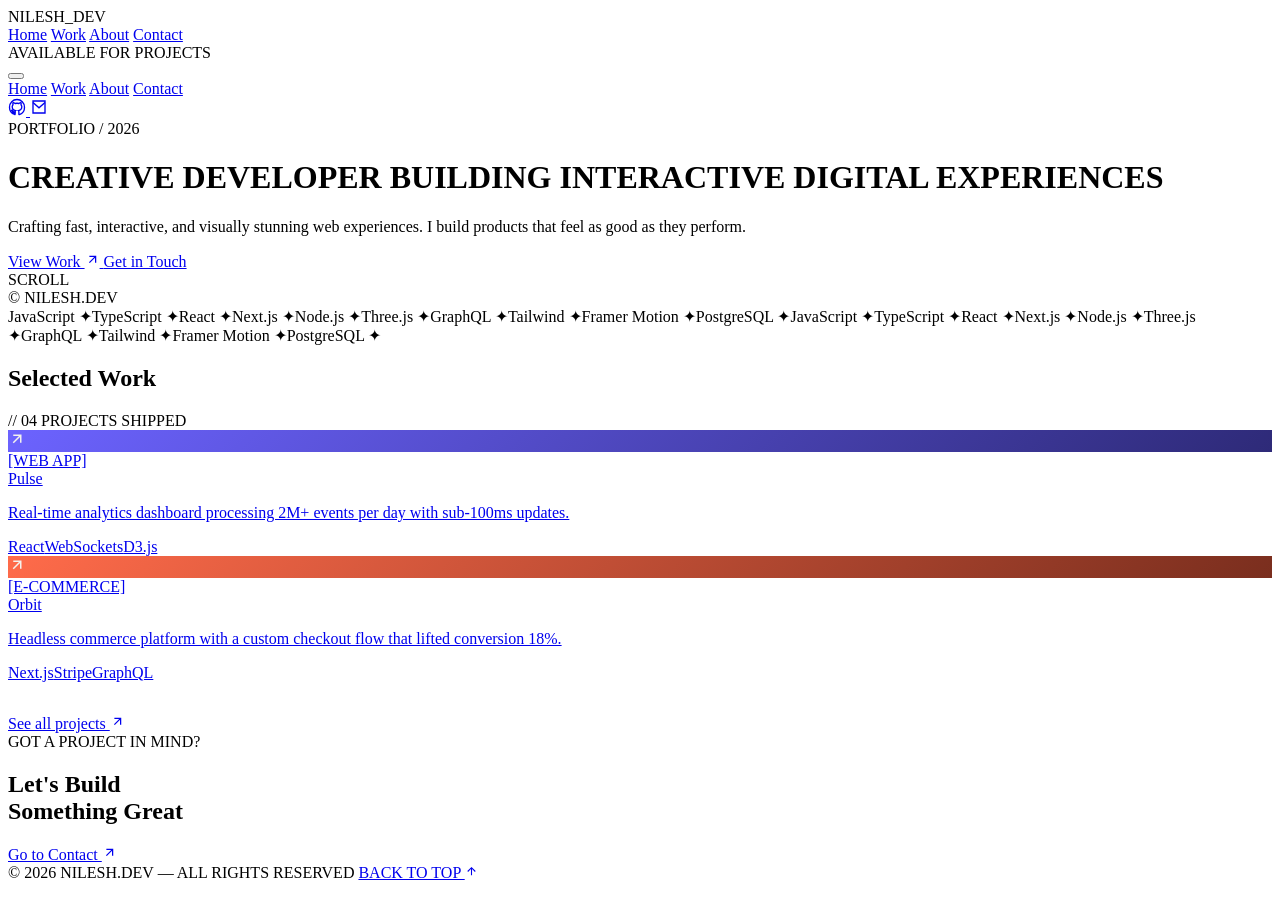
==== index.html @ 6fe20317 "Rename nilesh-portfolio/index.html to index.html" ====
<!DOCTYPE html>
<html lang="en">
<head>
<meta charset="UTF-8" />
<meta name="viewport" content="width=device-width, initial-scale=1, shrink-to-fit=no" />
<title>Nilesh.dev — Creative Developer</title>
<meta name="description" content="Crafting fast, interactive, and visually stunning web experiences." />
<link rel="stylesheet" href="style.css" />
</head>
<body>

<nav class="nav">
  <div class="logo display">NILESH<span class="cursor mono">_</span>DEV</div>
  <div class="navlinks mono">
    <a href="index.html" class="current">Home</a>
    <a href="work.html">Work</a>
    <a href="about.html">About</a>
    <a href="contact.html">Contact</a>
  </div>
  <div class="nav-right">
    <div class="status"><span class="dot"></span>AVAILABLE FOR PROJECTS</div>
    <button class="menu-btn" data-menu-btn aria-label="Open menu"><span></span><span></span><span></span></button>
  </div>
</nav>

<div class="overlay" data-overlay>
  <div class="overlay-links display">
    <a href="index.html" class="current">Home</a>
    <a href="work.html">Work</a>
    <a href="about.html">About</a>
    <a href="contact.html">Contact</a>
  </div>
  <div class="overlay-foot">
    <a class="social-btn icon-btn" href="https://github.com/nilesh10mahale" target="_blank" rel="noopener" aria-label="GitHub">
      <svg width="18" height="18" viewBox="0 0 24 24" fill="none" stroke="currentColor" stroke-width="1.8"><path d="M12 2C6.48 2 2 6.58 2 12.25c0 4.53 2.87 8.37 6.84 9.73.5.1.68-.22.68-.49v-1.7c-2.78.62-3.37-1.37-3.37-1.37-.46-1.2-1.11-1.52-1.11-1.52-.91-.64.07-.62.07-.62 1 .07 1.53 1.06 1.53 1.06.9 1.58 2.34 1.12 2.91.86.09-.67.35-1.12.64-1.38-2.22-.26-4.56-1.14-4.56-5.06 0-1.12.39-2.03 1.03-2.75-.1-.26-.45-1.32.1-2.75 0 0 .84-.28 2.75 1.05a9.3 9.3 0 0 1 5 0c1.9-1.33 2.75-1.05 2.75-1.05.55 1.43.2 2.49.1 2.75.64.72 1.03 1.63 1.03 2.75 0 3.93-2.34 4.79-4.57 5.05.36.32.68.94.68 1.9v2.82c0 .27.18.6.69.49A10.02 10.02 0 0 0 22 12.25C22 6.58 17.52 2 12 2Z"/></svg>
    </a>
    <a class="social-btn icon-btn" href="mailto:nileshmahale707@gmail.com" aria-label="Email">
      <svg width="18" height="18" viewBox="0 0 24 24" fill="none" stroke="currentColor" stroke-width="1.8"><path d="M4 4h16v16H4z"/><path d="m4 6 8 7 8-7"/></svg>
    </a>
    <span class="mono" data-clock style="color: var(--muted); font-size: 12px;"></span>
  </div>
</div>

<header class="hero">
  <div class="eyebrow mono"><span class="bar"></span>PORTFOLIO / 2026</div>
  <h1 class="headline display">
    <span class="line">CREATIVE</span>
    <span class="line outline">DEVELOPER</span>
    <span class="line">BUILDING <span class="fill-accent">INTERACTIVE</span></span>
    <span class="line outline">DIGITAL EXPERIENCES</span>
  </h1>
  <p class="hero-sub">Crafting fast, interactive, and visually stunning web experiences. I build products that feel as good as they perform.</p>
  <div class="hero-cta">
    <a href="work.html" class="btn primary">View Work
      <svg width="15" height="15" viewBox="0 0 24 24" fill="none" stroke="currentColor" stroke-width="2"><path d="M7 17 17 7M7 7h10v10"/></svg>
    </a>
    <a href="contact.html" class="btn">Get in Touch</a>
  </div>
  <div class="hero-foot">
    <span class="mono" data-clock></span>
    <div class="scrollcue"><span class="line-anim"></span><span>SCROLL</span></div>
    <span>© NILESH.DEV</span>
  </div>
</header>

<div class="marquee-wrap">
  <div class="marquee" id="marquee"></div>
</div>

<section class="section">
  <div class="section-head">
    <h2 class="section-title display reveal">Selected Work</h2>
    <span class="section-note reveal">// 04 PROJECTS SHIPPED</span>
  </div>
  <div class="grid" id="work-preview"></div>
  <div style="margin-top: 32px;">
    <a href="work.html" class="btn reveal">See all projects
      <svg width="15" height="15" viewBox="0 0 24 24" fill="none" stroke="currentColor" stroke-width="2"><path d="M7 17 17 7M7 7h10v10"/></svg>
    </a>
  </div>
</section>

<section class="section" style="text-align:left;">
  <div class="eyebrow mono reveal"><span class="bar"></span>GOT A PROJECT IN MIND?</div>
  <h2 class="contact-title display reveal">Let's Build<br />Something Great</h2>
  <a href="contact.html" class="btn primary reveal">Go to Contact
    <svg width="15" height="15" viewBox="0 0 24 24" fill="none" stroke="currentColor" stroke-width="2"><path d="M7 17 17 7M7 7h10v10"/></svg>
  </a>
</section>

<div class="footbar">
  <span>© 2026 NILESH.DEV — ALL RIGHTS RESERVED</span>
  <span class="mono" data-clock></span>
  <a href="#" class="totop mono" data-totop>BACK TO TOP
    <svg width="13" height="13" viewBox="0 0 24 24" fill="none" stroke="currentColor" stroke-width="2"><path d="M12 19V5M5 12l7-7 7 7"/></svg>
  </a>
</div>

<script>
const STACK = ["JavaScript","TypeScript","React","Next.js","Node.js","Three.js","GraphQL","Tailwind","Framer Motion","PostgreSQL"];
document.getElementById('marquee').innerHTML = [...STACK, ...STACK].map(s => `<span>${s} ✦</span>`).join('');

const PROJECTS = [
  { tag: "WEB APP", title: "Pulse", desc: "Real-time analytics dashboard processing 2M+ events per day with sub-100ms updates.", stack: ["React","WebSockets","D3.js"], gradient: "linear-gradient(135deg, #6C63FF 0%, #2E2A78 100%)" },
  { tag: "E-COMMERCE", title: "Orbit", desc: "Headless commerce platform with a custom checkout flow that lifted conversion 18%.", stack: ["Next.js","Stripe","GraphQL"], gradient: "linear-gradient(135deg, #FF6B4A 0%, #7A2E1E 100%)" }
];
document.getElementById('work-preview').innerHTML = PROJECTS.map(p => `
  <a href="work.html" class="card reveal">
    <div class="card-thumb" style="background:${p.gradient}">
      <div class="card-arrow"><svg width="18" height="18" viewBox="0 0 24 24" fill="none" stroke="#F4F2ED" stroke-width="2"><path d="M7 17 17 7M7 7h10v10"/></svg></div>
    </div>
    <div class="card-body">
      <span class="card-tag mono">[${p.tag}]</span>
      <div class="card-title display">${p.title}</div>
      <p class="card-desc">${p.desc}</p>
      <div class="card-stack">${p.stack.map(s => `<span class="chip mono">${s}</span>`).join('')}</div>
    </div>
  </a>
`).join('');
</script>
<script src="script.js"></script>
</body>
</html>
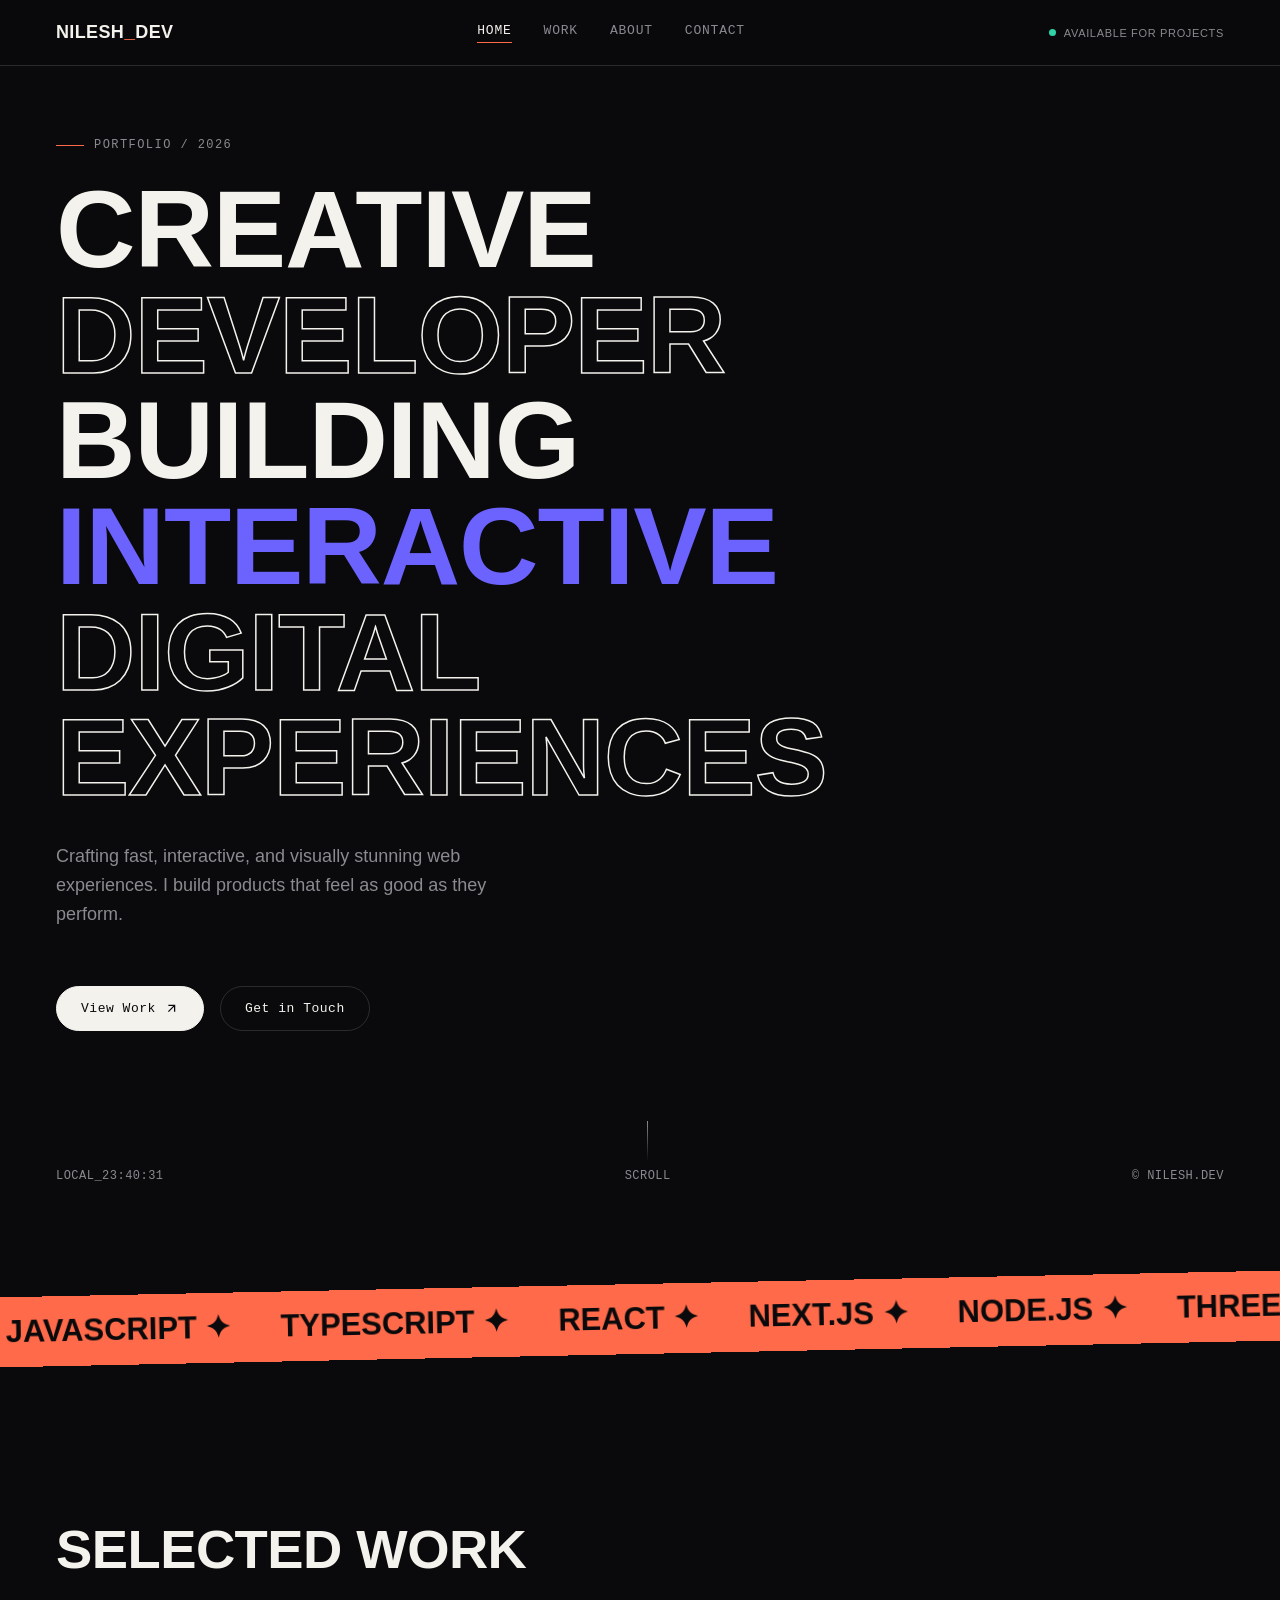
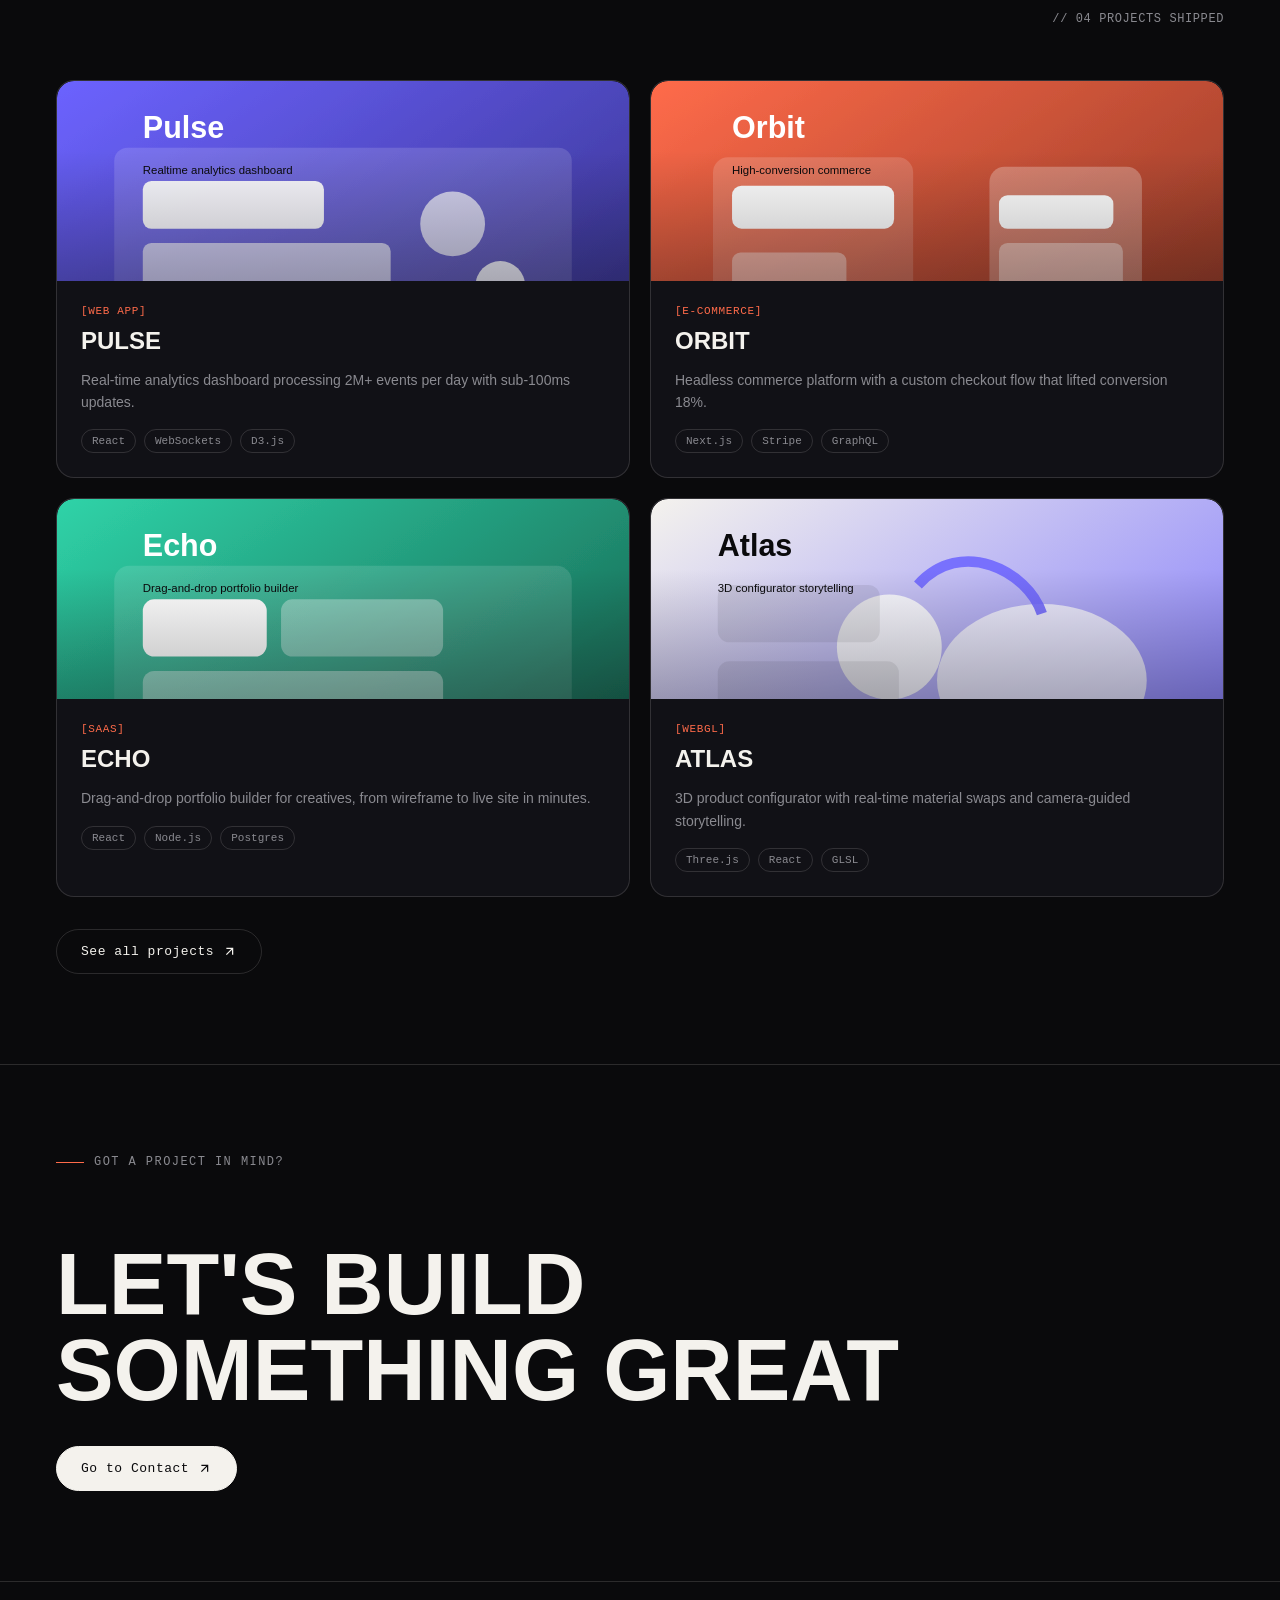
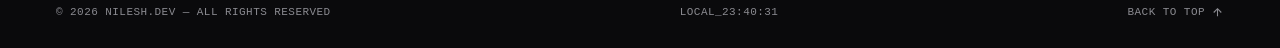
==== commit a2987f3f: "Add files via upload" ====
--- a/index.html
+++ b/index.html
@@ -101,12 +101,15 @@
 document.getElementById('marquee').innerHTML = [...STACK, ...STACK].map(s => `<span>${s} ✦</span>`).join('');
 
 const PROJECTS = [
-  { tag: "WEB APP", title: "Pulse", desc: "Real-time analytics dashboard processing 2M+ events per day with sub-100ms updates.", stack: ["React","WebSockets","D3.js"], gradient: "linear-gradient(135deg, #6C63FF 0%, #2E2A78 100%)" },
-  { tag: "E-COMMERCE", title: "Orbit", desc: "Headless commerce platform with a custom checkout flow that lifted conversion 18%.", stack: ["Next.js","Stripe","GraphQL"], gradient: "linear-gradient(135deg, #FF6B4A 0%, #7A2E1E 100%)" }
+  { slug: "pulse", tag: "WEB APP", title: "Pulse", desc: "Real-time analytics dashboard processing 2M+ events per day with sub-100ms updates.", stack: ["React","WebSockets","D3.js"], gradient: "linear-gradient(135deg, #6C63FF 0%, #2E2A78 100%)", image: "pulse-card.svg" },
+  { slug: "orbit", tag: "E-COMMERCE", title: "Orbit", desc: "Headless commerce platform with a custom checkout flow that lifted conversion 18%.", stack: ["Next.js","Stripe","GraphQL"], gradient: "linear-gradient(135deg, #FF6B4A 0%, #7A2E1E 100%)", image: "orbit-card.svg" },
+  { slug: "echo", tag: "SAAS", title: "Echo", desc: "Drag-and-drop portfolio builder for creatives, from wireframe to live site in minutes.", stack: ["React","Node.js","Postgres"], gradient: "linear-gradient(135deg, #2FD3A8 0%, #124A3C 100%)", image: "echo-card.svg" },
+  { slug: "atlas", tag: "WEBGL", title: "Atlas", desc: "3D product configurator with real-time material swaps and camera-guided storytelling.", stack: ["Three.js","React","GLSL"], gradient: "linear-gradient(135deg, #F4F2ED 0%, #6C63FF 100%)", image: "atlas-card.svg" }
 ];
 document.getElementById('work-preview').innerHTML = PROJECTS.map(p => `
-  <a href="work.html" class="card reveal">
-    <div class="card-thumb" style="background:${p.gradient}">
+  <a href="${p.slug}.html" class="card reveal">
+    <div class="card-thumb">
+      <img src="${p.image}" alt="${p.title} project preview" />
       <div class="card-arrow"><svg width="18" height="18" viewBox="0 0 24 24" fill="none" stroke="#F4F2ED" stroke-width="2"><path d="M7 17 17 7M7 7h10v10"/></svg></div>
     </div>
     <div class="card-body">
@@ -121,3 +124,4 @@
 <script src="script.js"></script>
 </body>
 </html>
+
--- a/style.css
+++ b/style.css
@@ -0,0 +1,334 @@
+@import url('https://fonts.googleapis.com/css2?family=Unbounded:wght@200;400;600;800;900&family=Inter:wght@400;500;600&family=JetBrains+Mono:wght@400;500;600&display=swap');
+
+:root {
+  --bg: #0A0A0C;
+  --bg-alt: #111116;
+  --fg: #F4F2ED;
+  --muted: #8A8A90;
+  --line: rgba(244,242,237,0.14);
+  --accent: #6C63FF;
+  --accent-2: #FF6B4A;
+}
+
+* { box-sizing: border-box; }
+
+html { scroll-behavior: smooth; }
+
+body {
+  margin: 0;
+  background: var(--bg);
+  color: var(--fg);
+  font-family: 'Inter', sans-serif;
+  overflow-x: hidden;
+}
+
+a { color: inherit; text-decoration: none; }
+a:focus-visible, button:focus-visible { outline: 2px solid var(--accent); outline-offset: 3px; }
+
+.mono { font-family: 'JetBrains Mono', monospace; }
+.display { font-family: 'Unbounded', sans-serif; }
+
+/* ---------- NAV ---------- */
+.nav {
+  position: sticky;
+  top: 0;
+  z-index: 100;
+  display: flex;
+  align-items: center;
+  justify-content: space-between;
+  padding: 22px clamp(20px, 5vw, 56px);
+  background: rgba(10,10,12,0.75);
+  backdrop-filter: blur(10px);
+  border-bottom: 1px solid var(--line);
+}
+.logo { font-size: 18px; font-weight: 600; letter-spacing: 0.02em; }
+.cursor { display: inline-block; color: var(--accent-2); animation: blink 1.1s steps(1) infinite; }
+@keyframes blink { 50% { opacity: 0; } }
+
+.navlinks { display: flex; gap: 32px; font-size: 13px; letter-spacing: 0.06em; text-transform: uppercase; }
+.navlinks a { position: relative; color: var(--muted); transition: color 0.25s ease; padding-bottom: 4px; }
+.navlinks a:hover, .navlinks a.current { color: var(--fg); }
+.navlinks a.current { border-bottom: 1px solid var(--accent-2); }
+
+.nav-right { display: flex; align-items: center; gap: 20px; }
+
+.status { display: flex; align-items: center; gap: 8px; font-size: 11px; letter-spacing: 0.06em; color: var(--muted); }
+.dot { width: 7px; height: 7px; border-radius: 50%; background: #2FD3A8; animation: pulse 2s ease infinite; }
+@keyframes pulse {
+  0% { box-shadow: 0 0 0 0 rgba(47,211,168,0.5); }
+  70% { box-shadow: 0 0 0 8px rgba(47,211,168,0); }
+  100% { box-shadow: 0 0 0 0 rgba(47,211,168,0); }
+}
+
+.menu-btn {
+  display: none;
+  flex-direction: column;
+  gap: 5px;
+  background: none;
+  border: none;
+  cursor: pointer;
+  padding: 6px;
+}
+.menu-btn span { width: 22px; height: 2px; background: var(--fg); display: block; transition: all 0.3s ease; }
+.menu-btn.open span:nth-child(1) { transform: translateY(7px) rotate(45deg); }
+.menu-btn.open span:nth-child(2) { opacity: 0; }
+.menu-btn.open span:nth-child(3) { transform: translateY(-7px) rotate(-45deg); }
+
+@media (max-width: 780px) {
+  .navlinks, .status { display: none; }
+  .menu-btn { display: flex; }
+}
+
+/* ---------- FULLSCREEN OVERLAY MENU ---------- */
+.overlay {
+  position: fixed;
+  inset: 0;
+  background: var(--bg);
+  z-index: 99;
+  display: flex;
+  flex-direction: column;
+  justify-content: center;
+  padding: 40px clamp(24px, 8vw, 80px);
+  transform: translateY(-100%);
+  transition: transform 0.5s cubic-bezier(.77,0,.18,1);
+}
+.overlay.open { transform: translateY(0); }
+.overlay-links { display: flex; flex-direction: column; gap: 14px; }
+.overlay-links a {
+  font-family: 'Unbounded', sans-serif;
+  font-weight: 700;
+  text-transform: uppercase;
+  font-size: clamp(2rem, 9vw, 4rem);
+  color: var(--muted);
+  transition: color 0.25s ease;
+}
+.overlay-links a:hover, .overlay-links a.current { color: var(--fg); }
+.overlay-foot {
+  margin-top: 60px;
+  display: flex;
+  gap: 24px;
+  align-items: center;
+}
+.overlay-foot .icon-btn { width: 44px; height: 44px; }
+
+/* ---------- SHARED SECTION ---------- */
+.section {
+  padding: clamp(60px, 10vh, 120px) clamp(20px, 5vw, 56px);
+  border-bottom: 1px solid var(--line);
+}
+.section-head {
+  display: flex;
+  justify-content: space-between;
+  align-items: flex-end;
+  margin-bottom: clamp(36px, 6vh, 64px);
+  gap: 20px;
+  flex-wrap: wrap;
+}
+.section-title { font-size: clamp(2rem, 5vw, 3.4rem); font-weight: 800; text-transform: uppercase; letter-spacing: -0.01em; }
+.section-note { font-family: 'JetBrains Mono', monospace; font-size: 12px; color: var(--muted); letter-spacing: 0.05em; }
+
+.eyebrow { font-size: 12px; letter-spacing: 0.12em; color: var(--muted); margin-bottom: 24px; display: flex; gap: 10px; align-items: center; }
+.eyebrow .bar { width: 28px; height: 1px; background: var(--accent-2); display: inline-block; }
+
+/* ---------- PAGE HERO (about/work/contact) ---------- */
+.page-hero {
+  padding: clamp(60px, 12vh, 130px) clamp(20px, 5vw, 56px) clamp(30px, 6vh, 60px);
+  border-bottom: 1px solid var(--line);
+}
+.page-title {
+  font-weight: 800;
+  line-height: 0.96;
+  letter-spacing: -0.01em;
+  font-size: clamp(2.4rem, 8vw, 6rem);
+  text-transform: uppercase;
+  margin: 0;
+}
+.page-sub { margin-top: 24px; max-width: 560px; color: var(--muted); font-size: clamp(15px, 1.6vw, 18px); line-height: 1.6; }
+
+.outline { -webkit-text-stroke: 1.5px var(--fg); color: transparent; }
+.fill-accent { color: var(--accent); }
+
+/* ---------- HOME HERO ---------- */
+.hero {
+  padding: clamp(40px, 8vh, 90px) clamp(20px, 5vw, 56px) clamp(40px, 8vh, 80px);
+  min-height: 84vh;
+  display: flex;
+  flex-direction: column;
+  justify-content: center;
+  position: relative;
+}
+.headline { font-weight: 800; line-height: 0.96; letter-spacing: -0.01em; font-size: clamp(2.6rem, 8.6vw, 7.2rem); margin: 0; text-transform: uppercase; }
+.headline .line { display: block; opacity: 0; transform: translateY(40px); animation: rise 0.8s ease forwards; }
+.headline .line:nth-child(1) { animation-delay: 0.05s; }
+.headline .line:nth-child(2) { animation-delay: 0.18s; }
+.headline .line:nth-child(3) { animation-delay: 0.31s; }
+.headline .line:nth-child(4) { animation-delay: 0.44s; }
+@keyframes rise { to { opacity: 1; transform: translateY(0); } }
+
+.hero-sub { margin-top: 32px; max-width: 480px; color: var(--muted); font-size: clamp(15px, 1.6vw, 18px); line-height: 1.6; }
+.hero-cta { margin-top: 40px; display: flex; gap: 16px; flex-wrap: wrap; }
+
+.btn {
+  font-family: 'JetBrains Mono', monospace;
+  font-size: 13px;
+  letter-spacing: 0.04em;
+  padding: 14px 24px;
+  border-radius: 999px;
+  display: inline-flex;
+  align-items: center;
+  gap: 8px;
+  cursor: pointer;
+  border: 1px solid var(--line);
+  transition: all 0.25s ease;
+  background: transparent;
+  color: var(--fg);
+}
+.btn.primary { background: var(--fg); color: var(--bg); border-color: var(--fg); }
+.btn.primary:hover { background: var(--accent); border-color: var(--accent); color: var(--fg); }
+.btn:not(.primary):hover { border-color: var(--fg); }
+
+.hero-foot {
+  margin-top: clamp(50px, 10vh, 100px);
+  display: flex;
+  justify-content: space-between;
+  align-items: flex-end;
+  font-family: 'JetBrains Mono', monospace;
+  font-size: 12px;
+  color: var(--muted);
+  letter-spacing: 0.04em;
+}
+.scrollcue { display: flex; flex-direction: column; align-items: center; gap: 8px; }
+.scrollcue .line-anim { width: 1px; height: 40px; background: linear-gradient(var(--muted), transparent); animation: scrolldown 1.6s ease infinite; }
+@keyframes scrolldown {
+  0% { transform: scaleY(0); transform-origin: top; }
+  50% { transform: scaleY(1); transform-origin: top; }
+  51% { transform-origin: bottom; }
+  100% { transform: scaleY(0); transform-origin: bottom; }
+}
+
+/* ---------- MARQUEE ---------- */
+.marquee-wrap { background: var(--accent-2); transform: rotate(-1.2deg) scale(1.03); overflow: hidden; padding: 16px 0; margin: 30px 0; }
+.marquee { display: flex; width: max-content; animation: marquee 22s linear infinite; }
+.marquee span { font-family: 'Unbounded', sans-serif; font-weight: 600; font-size: clamp(18px, 3vw, 30px); color: var(--bg); text-transform: uppercase; white-space: nowrap; padding: 0 24px; }
+@keyframes marquee { from { transform: translateX(0); } to { transform: translateX(-50%); } }
+
+/* ---------- WORK GRID ---------- */
+.grid { display: grid; grid-template-columns: repeat(2, 1fr); gap: 20px; }
+@media (max-width: 780px) { .grid { grid-template-columns: 1fr; } }
+
+.card { position: relative; border: 1px solid var(--line); border-radius: 18px; overflow: hidden; background: var(--bg-alt); transition: transform 0.35s ease, border-color 0.35s ease; }
+.card:hover { transform: translateY(-6px); border-color: rgba(244,242,237,0.3); }
+.card-thumb { height: 200px; width: 100%; position: relative; display: grid; place-items: center; overflow: hidden; background: var(--bg-alt); }
+.card-thumb img { width: 100%; height: 100%; object-fit: cover; display: block; }
+.card-thumb::after { content: ""; position: absolute; inset: 0; background: linear-gradient(180deg, rgba(10,10,12,0) 35%, rgba(10,10,12,0.28) 100%); pointer-events: none; }
+.card-arrow { position: absolute; top: 16px; right: 16px; width: 38px; height: 38px; border-radius: 50%; background: rgba(10,10,12,0.55); display: flex; align-items: center; justify-content: center; transform: rotate(-8deg) scale(0.9); opacity: 0; transition: all 0.3s ease; }
+.card:hover .card-arrow { opacity: 1; transform: rotate(0) scale(1); }
+.card-body { padding: 24px; }
+.card-tag { font-family: 'JetBrains Mono', monospace; font-size: 11px; letter-spacing: 0.06em; color: var(--accent-2); margin-bottom: 10px; display: block; }
+.card-title { font-family: 'Unbounded', sans-serif; font-weight: 600; font-size: 24px; margin-bottom: 10px; text-transform: uppercase; }
+.card-desc { color: var(--muted); font-size: 14px; line-height: 1.6; margin-bottom: 16px; }
+.card-stack { display: flex; gap: 8px; flex-wrap: wrap; }
+.chip { font-family: 'JetBrains Mono', monospace; font-size: 11px; padding: 5px 10px; border: 1px solid var(--line); border-radius: 999px; color: var(--muted); }
+
+/* ---------- PROCESS ---------- */
+.process { display: grid; grid-template-columns: repeat(4, 1fr); gap: 24px; }
+@media (max-width: 900px) { .process { grid-template-columns: 1fr 1fr; } }
+@media (max-width: 540px) { .process { grid-template-columns: 1fr; } }
+.process-item { border-top: 1px solid var(--line); padding-top: 20px; }
+.process-n { font-family: 'JetBrains Mono', monospace; color: var(--accent); font-size: 13px; margin-bottom: 14px; display: block; }
+.process-title { font-family: 'Unbounded', sans-serif; font-weight: 600; font-size: 20px; text-transform: uppercase; margin-bottom: 10px; }
+.process-desc { color: var(--muted); font-size: 14px; line-height: 1.6; }
+
+/* ---------- ABOUT ---------- */
+.about { display: grid; grid-template-columns: 1fr 1.4fr; gap: 40px; }
+@media (max-width: 780px) { .about { grid-template-columns: 1fr; } }
+.about-bio { color: var(--muted); font-size: clamp(16px, 2vw, 20px); line-height: 1.7; margin-bottom: 28px; }
+.about-bio strong { color: var(--fg); font-weight: 600; }
+.skills { display: flex; flex-wrap: wrap; gap: 10px; }
+
+/* ---------- CONTACT ---------- */
+.contact-title { font-family: 'Unbounded', sans-serif; font-weight: 800; text-transform: uppercase; font-size: clamp(2.2rem, 7vw, 5.4rem); line-height: 1; margin-bottom: 32px; }
+.contact-link {
+  font-family: 'JetBrains Mono', monospace;
+  font-size: clamp(1rem, 2.6vw, 1.5rem);
+  border-bottom: 1px solid var(--line);
+  padding-bottom: 6px;
+  display: flex;
+  align-items: center;
+  justify-content: space-between;
+  gap: 12px;
+  transition: color 0.25s ease, border-color 0.25s ease, padding-left 0.25s ease;
+  padding-top: 20px;
+  padding-bottom: 20px;
+  border-top: 1px solid var(--line);
+}
+.contact-link:hover { color: var(--accent-2); padding-left: 8px; }
+.contact-links { max-width: 640px; }
+.contact-links .contact-link:last-child { border-bottom: 1px solid var(--line); }
+
+.socials { display: flex; gap: 16px; margin-top: 40px; }
+.social-btn { width: 44px; height: 44px; border-radius: 50%; border: 1px solid var(--line); display: flex; align-items: center; justify-content: center; transition: all 0.25s ease; }
+.social-btn:hover { border-color: var(--fg); transform: translateY(-3px); }
+
+/* ---------- FOOTER ---------- */
+.footbar {
+  padding: 24px clamp(20px, 5vw, 56px);
+  display: flex;
+  justify-content: space-between;
+  align-items: center;
+  font-family: 'JetBrains Mono', monospace;
+  font-size: 11px;
+  color: var(--muted);
+  letter-spacing: 0.04em;
+  flex-wrap: wrap;
+  gap: 12px;
+}
+.totop { display: flex; align-items: center; gap: 6px; }
+.totop:hover { color: var(--fg); }
+
+/* ---------- REVEAL ---------- */
+.reveal { opacity: 0; transform: translateY(24px); transition: opacity 0.7s ease, transform 0.7s ease; }
+.reveal.visible { opacity: 1; transform: translateY(0); }
+
+/* ---------- CASE STUDY ---------- */
+.case-hero-thumb { height: clamp(220px, 40vw, 420px); width: 100%; border-radius: 18px; margin-top: 32px; position: relative; overflow: hidden; }
+.case-hero-thumb::after { content: ""; position: absolute; inset: 0; background: linear-gradient(180deg, rgba(10,10,12,0) 40%, rgba(10,10,12,0.55) 100%); }
+
+.case-meta { display: flex; flex-wrap: wrap; gap: 32px; margin-top: 28px; padding-top: 24px; border-top: 1px solid var(--line); }
+.case-meta-item .k { display: block; font-family: 'JetBrains Mono', monospace; font-size: 11px; color: var(--muted); letter-spacing: 0.06em; margin-bottom: 6px; }
+.case-meta-item .v { font-size: 15px; }
+.case-meta-item .v a { color: var(--fg); border-bottom: 1px solid var(--line); }
+.case-meta-item .v a:hover { color: var(--accent-2); border-color: var(--accent-2); }
+
+.case-block { margin-bottom: 44px; }
+.case-block:last-child { margin-bottom: 0; }
+.case-block h3 { font-family: 'Unbounded', sans-serif; font-weight: 600; font-size: clamp(18px, 2.4vw, 22px); text-transform: uppercase; margin-bottom: 14px; }
+.case-block p { color: var(--muted); font-size: 15px; line-height: 1.75; max-width: 680px; }
+.case-block ul { margin: 0; padding: 0; list-style: none; max-width: 680px; }
+.case-block li { color: var(--muted); font-size: 15px; line-height: 1.7; padding-left: 22px; position: relative; margin-bottom: 8px; }
+.case-block li::before { content: "→"; position: absolute; left: 0; color: var(--accent-2); }
+
+.case-stats { display: grid; grid-template-columns: repeat(3, 1fr); gap: 20px; margin-top: 8px; }
+.case-stat { border: 1px solid var(--line); border-radius: 14px; padding: 20px; background: var(--bg-alt); }
+.case-stat .num { font-family: 'Unbounded', sans-serif; font-weight: 800; font-size: clamp(1.6rem, 3vw, 2.2rem); color: var(--accent-2); display: block; }
+.case-stat .label { font-family: 'JetBrains Mono', monospace; font-size: 11px; color: var(--muted); letter-spacing: 0.04em; margin-top: 6px; display: block; }
+
+.case-nav { display: flex; justify-content: space-between; gap: 20px; margin-top: 60px; padding-top: 28px; border-top: 1px solid var(--line); }
+.case-nav a { font-family: 'JetBrains Mono', monospace; font-size: 12px; color: var(--muted); letter-spacing: 0.05em; }
+.case-nav a:hover { color: var(--fg); }
+.case-nav a span { display: block; font-family: 'Unbounded', sans-serif; font-size: 16px; color: var(--fg); text-transform: uppercase; margin-top: 6px; }
+.case-nav .next { text-align: right; }
+
+.disclaimer-tag { font-family: 'JetBrains Mono', monospace; font-size: 10px; letter-spacing: 0.06em; color: var(--muted); border: 1px dashed var(--line); border-radius: 999px; padding: 5px 12px; display: inline-block; margin-top: 20px; }
+
+@media (max-width: 780px) {
+  .case-stats { grid-template-columns: 1fr; }
+  .case-nav { flex-direction: column; }
+  .case-nav .next { text-align: left; }
+}
+
+@media (prefers-reduced-motion: reduce) {
+  .marquee, .cursor, .dot, .scrollcue .line-anim, .headline .line { animation: none !important; }
+  .headline .line { opacity: 1; transform: none; }
+  .reveal { opacity: 1; transform: none; transition: none; }
+}
